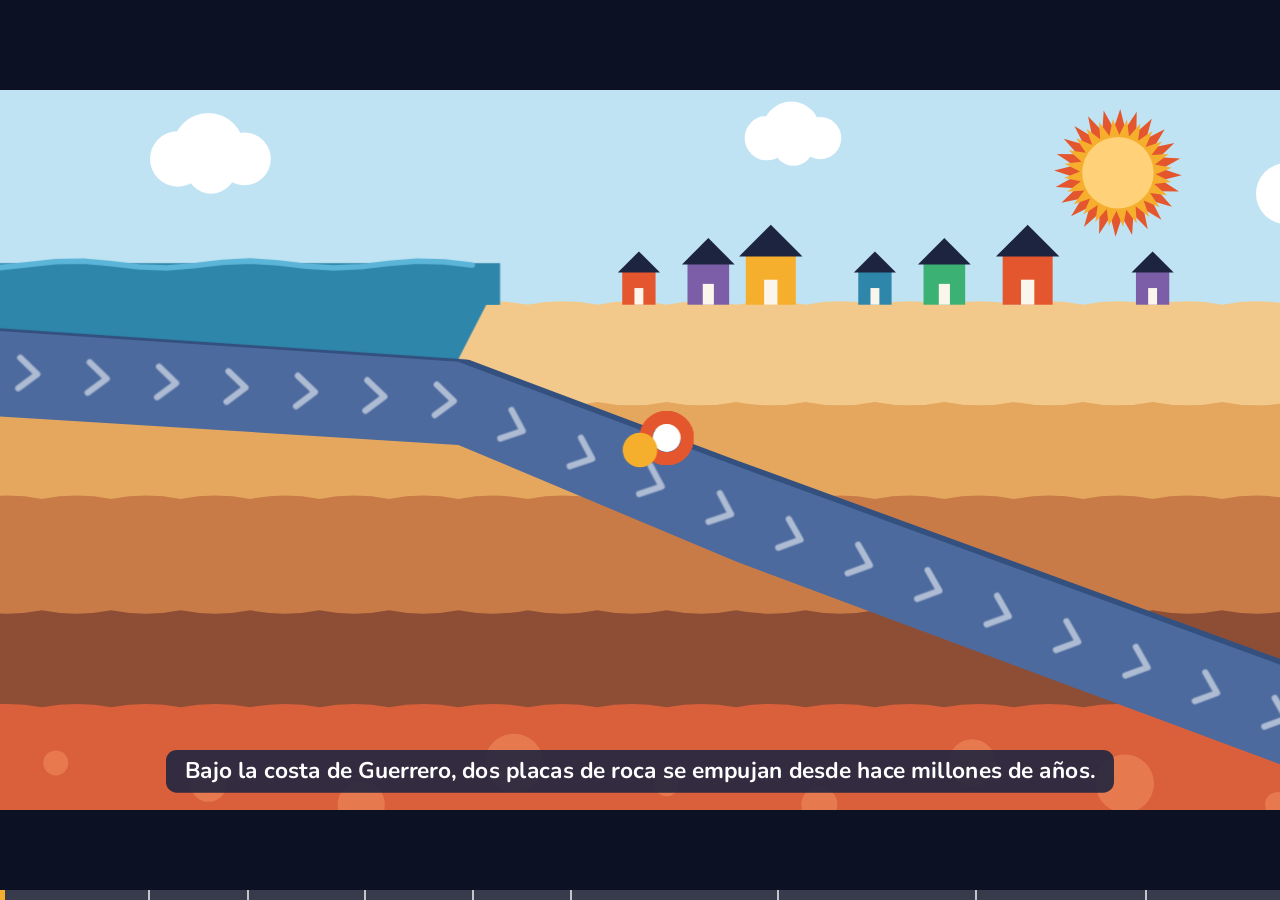
==== video/index.html @ 02e75673 "Video: motor, kit visual, escenas historia y equipo; web desplegada en sismo-o-ruido.vercel.app" ====
<!DOCTYPE html>
<html lang="es">
<head>
  <meta charset="utf-8">
  <meta name="viewport" content="width=device-width, initial-scale=1">
  <title>Sismo o ruido · Video</title>
  <link rel="stylesheet" href="css/fonts.css">
  <link rel="stylesheet" href="css/video.css">
</head>
<body>
  <div id="loading">Cargando…</div>
  <div id="viewport">
    <div id="stage">
      <div id="mundo"></div>
      <div id="sub"><span class="who"></span><span class="txt"></span></div>
      <div id="reloj"></div>
    </div>
  </div>
  <div id="barra"><div class="fill"></div><div class="marks"></div></div>

  <script src="js/vendor/gsap.min.js"></script>
  <script src="js/vendor/CustomEase.min.js"></script>
  <script src="js/vendor/MotionPathPlugin.min.js"></script>
  <script src="js/mexico.js"></script>
  <script src="js/kit.js"></script>
  <script src="js/datos.js"></script>
  <script src="js/guion.js"></script>
  <script src="js/motor.js"></script>
  <script src="js/escenas/historia.js"></script>
  <script src="js/escenas/equipo.js"></script>
  <script src="js/escenas/problema.js"></script>
  <script src="js/escenas/idea.js"></script>
  <script src="js/escenas/alcance.js"></script>
  <script src="js/escenas/metodo.js"></script>
  <script src="js/escenas/resultados.js"></script>
  <script src="js/escenas/demo.js"></script>
  <script src="js/escenas/cierre.js"></script>
  <script>N.start();</script>
</body>
</html>
---- video/css/fonts.css ----
/* Fuentes locales (Google Fonts vía Fontsource) para que la presentación funcione sin internet */
@font-face{font-family:'Caveat';font-style:normal;font-weight:400;font-display:block;src:url('../assets/fonts/caveat-latin-400-normal.woff2') format('woff2');unicode-range:U+0000-00FF,U+0131,U+0152-0153,U+02BB-02BC,U+02C6,U+02DA,U+02DC,U+0304,U+0308,U+0329,U+2000-206F,U+20AC,U+2122,U+2191,U+2193,U+2212,U+2215,U+FEFF,U+FFFD;}
@font-face{font-family:'Caveat';font-style:normal;font-weight:600;font-display:block;src:url('../assets/fonts/caveat-latin-600-normal.woff2') format('woff2');unicode-range:U+0000-00FF,U+0131,U+0152-0153,U+02BB-02BC,U+02C6,U+02DA,U+02DC,U+0304,U+0308,U+0329,U+2000-206F,U+20AC,U+2122,U+2191,U+2193,U+2212,U+2215,U+FEFF,U+FFFD;}
@font-face{font-family:'Caveat';font-style:normal;font-weight:700;font-display:block;src:url('../assets/fonts/caveat-latin-700-normal.woff2') format('woff2');unicode-range:U+0000-00FF,U+0131,U+0152-0153,U+02BB-02BC,U+02C6,U+02DA,U+02DC,U+0304,U+0308,U+0329,U+2000-206F,U+20AC,U+2122,U+2191,U+2193,U+2212,U+2215,U+FEFF,U+FFFD;}
@font-face{font-family:'Caveat';font-style:normal;font-weight:400;font-display:block;src:url('../assets/fonts/caveat-latin-ext-400-normal.woff2') format('woff2');unicode-range:U+0100-02BA,U+02BD-02C5,U+02C7-02CC,U+02CE-02D7,U+02DD-02FF,U+0304,U+0308,U+0329,U+1D00-1DBF,U+1E00-1E9F,U+1EF2-1EFF,U+2020,U+20A0-20AB,U+20AD-20C0,U+2113,U+2C60-2C7F,U+A720-A7FF;}
@font-face{font-family:'Caveat';font-style:normal;font-weight:600;font-display:block;src:url('../assets/fonts/caveat-latin-ext-600-normal.woff2') format('woff2');unicode-range:U+0100-02BA,U+02BD-02C5,U+02C7-02CC,U+02CE-02D7,U+02DD-02FF,U+0304,U+0308,U+0329,U+1D00-1DBF,U+1E00-1E9F,U+1EF2-1EFF,U+2020,U+20A0-20AB,U+20AD-20C0,U+2113,U+2C60-2C7F,U+A720-A7FF;}
@font-face{font-family:'Caveat';font-style:normal;font-weight:700;font-display:block;src:url('../assets/fonts/caveat-latin-ext-700-normal.woff2') format('woff2');unicode-range:U+0100-02BA,U+02BD-02C5,U+02C7-02CC,U+02CE-02D7,U+02DD-02FF,U+0304,U+0308,U+0329,U+1D00-1DBF,U+1E00-1E9F,U+1EF2-1EFF,U+2020,U+20A0-20AB,U+20AD-20C0,U+2113,U+2C60-2C7F,U+A720-A7FF;}
@font-face{font-family:'Fraunces';font-style:italic;font-weight:400;font-display:block;src:url('../assets/fonts/fraunces-latin-400-italic.woff2') format('woff2');unicode-range:U+0000-00FF,U+0131,U+0152-0153,U+02BB-02BC,U+02C6,U+02DA,U+02DC,U+0304,U+0308,U+0329,U+2000-206F,U+20AC,U+2122,U+2191,U+2193,U+2212,U+2215,U+FEFF,U+FFFD;}
@font-face{font-family:'Fraunces';font-style:normal;font-weight:400;font-display:block;src:url('../assets/fonts/fraunces-latin-400-normal.woff2') format('woff2');unicode-range:U+0000-00FF,U+0131,U+0152-0153,U+02BB-02BC,U+02C6,U+02DA,U+02DC,U+0304,U+0308,U+0329,U+2000-206F,U+20AC,U+2122,U+2191,U+2193,U+2212,U+2215,U+FEFF,U+FFFD;}
@font-face{font-family:'Fraunces';font-style:italic;font-weight:600;font-display:block;src:url('../assets/fonts/fraunces-latin-600-italic.woff2') format('woff2');unicode-range:U+0000-00FF,U+0131,U+0152-0153,U+02BB-02BC,U+02C6,U+02DA,U+02DC,U+0304,U+0308,U+0329,U+2000-206F,U+20AC,U+2122,U+2191,U+2193,U+2212,U+2215,U+FEFF,U+FFFD;}
@font-face{font-family:'Fraunces';font-style:normal;font-weight:600;font-display:block;src:url('../assets/fonts/fraunces-latin-600-normal.woff2') format('woff2');unicode-range:U+0000-00FF,U+0131,U+0152-0153,U+02BB-02BC,U+02C6,U+02DA,U+02DC,U+0304,U+0308,U+0329,U+2000-206F,U+20AC,U+2122,U+2191,U+2193,U+2212,U+2215,U+FEFF,U+FFFD;}
@font-face{font-family:'Fraunces';font-style:normal;font-weight:700;font-display:block;src:url('../assets/fonts/fraunces-latin-700-normal.woff2') format('woff2');unicode-range:U+0000-00FF,U+0131,U+0152-0153,U+02BB-02BC,U+02C6,U+02DA,U+02DC,U+0304,U+0308,U+0329,U+2000-206F,U+20AC,U+2122,U+2191,U+2193,U+2212,U+2215,U+FEFF,U+FFFD;}
@font-face{font-family:'Fraunces';font-style:italic;font-weight:400;font-display:block;src:url('../assets/fonts/fraunces-latin-ext-400-italic.woff2') format('woff2');unicode-range:U+0100-02BA,U+02BD-02C5,U+02C7-02CC,U+02CE-02D7,U+02DD-02FF,U+0304,U+0308,U+0329,U+1D00-1DBF,U+1E00-1E9F,U+1EF2-1EFF,U+2020,U+20A0-20AB,U+20AD-20C0,U+2113,U+2C60-2C7F,U+A720-A7FF;}
@font-face{font-family:'Fraunces';font-style:normal;font-weight:400;font-display:block;src:url('../assets/fonts/fraunces-latin-ext-400-normal.woff2') format('woff2');unicode-range:U+0100-02BA,U+02BD-02C5,U+02C7-02CC,U+02CE-02D7,U+02DD-02FF,U+0304,U+0308,U+0329,U+1D00-1DBF,U+1E00-1E9F,U+1EF2-1EFF,U+2020,U+20A0-20AB,U+20AD-20C0,U+2113,U+2C60-2C7F,U+A720-A7FF;}
@font-face{font-family:'Fraunces';font-style:italic;font-weight:600;font-display:block;src:url('../assets/fonts/fraunces-latin-ext-600-italic.woff2') format('woff2');unicode-range:U+0100-02BA,U+02BD-02C5,U+02C7-02CC,U+02CE-02D7,U+02DD-02FF,U+0304,U+0308,U+0329,U+1D00-1DBF,U+1E00-1E9F,U+1EF2-1EFF,U+2020,U+20A0-20AB,U+20AD-20C0,U+2113,U+2C60-2C7F,U+A720-A7FF;}
@font-face{font-family:'Fraunces';font-style:normal;font-weight:600;font-display:block;src:url('../assets/fonts/fraunces-latin-ext-600-normal.woff2') format('woff2');unicode-range:U+0100-02BA,U+02BD-02C5,U+02C7-02CC,U+02CE-02D7,U+02DD-02FF,U+0304,U+0308,U+0329,U+1D00-1DBF,U+1E00-1E9F,U+1EF2-1EFF,U+2020,U+20A0-20AB,U+20AD-20C0,U+2113,U+2C60-2C7F,U+A720-A7FF;}
@font-face{font-family:'Fraunces';font-style:normal;font-weight:700;font-display:block;src:url('../assets/fonts/fraunces-latin-ext-700-normal.woff2') format('woff2');unicode-range:U+0100-02BA,U+02BD-02C5,U+02C7-02CC,U+02CE-02D7,U+02DD-02FF,U+0304,U+0308,U+0329,U+1D00-1DBF,U+1E00-1E9F,U+1EF2-1EFF,U+2020,U+20A0-20AB,U+20AD-20C0,U+2113,U+2C60-2C7F,U+A720-A7FF;}
@font-face{font-family:'Nunito';font-style:italic;font-weight:400;font-display:block;src:url('../assets/fonts/nunito-latin-400-italic.woff2') format('woff2');unicode-range:U+0000-00FF,U+0131,U+0152-0153,U+02BB-02BC,U+02C6,U+02DA,U+02DC,U+0304,U+0308,U+0329,U+2000-206F,U+20AC,U+2122,U+2191,U+2193,U+2212,U+2215,U+FEFF,U+FFFD;}
@font-face{font-family:'Nunito';font-style:normal;font-weight:400;font-display:block;src:url('../assets/fonts/nunito-latin-400-normal.woff2') format('woff2');unicode-range:U+0000-00FF,U+0131,U+0152-0153,U+02BB-02BC,U+02C6,U+02DA,U+02DC,U+0304,U+0308,U+0329,U+2000-206F,U+20AC,U+2122,U+2191,U+2193,U+2212,U+2215,U+FEFF,U+FFFD;}
@font-face{font-family:'Nunito';font-style:normal;font-weight:600;font-display:block;src:url('../assets/fonts/nunito-latin-600-normal.woff2') format('woff2');unicode-range:U+0000-00FF,U+0131,U+0152-0153,U+02BB-02BC,U+02C6,U+02DA,U+02DC,U+0304,U+0308,U+0329,U+2000-206F,U+20AC,U+2122,U+2191,U+2193,U+2212,U+2215,U+FEFF,U+FFFD;}
@font-face{font-family:'Nunito';font-style:normal;font-weight:700;font-display:block;src:url('../assets/fonts/nunito-latin-700-normal.woff2') format('woff2');unicode-range:U+0000-00FF,U+0131,U+0152-0153,U+02BB-02BC,U+02C6,U+02DA,U+02DC,U+0304,U+0308,U+0329,U+2000-206F,U+20AC,U+2122,U+2191,U+2193,U+2212,U+2215,U+FEFF,U+FFFD;}
@font-face{font-family:'Nunito';font-style:normal;font-weight:800;font-display:block;src:url('../assets/fonts/nunito-latin-800-normal.woff2') format('woff2');unicode-range:U+0000-00FF,U+0131,U+0152-0153,U+02BB-02BC,U+02C6,U+02DA,U+02DC,U+0304,U+0308,U+0329,U+2000-206F,U+20AC,U+2122,U+2191,U+2193,U+2212,U+2215,U+FEFF,U+FFFD;}
@font-face{font-family:'Nunito';font-style:italic;font-weight:400;font-display:block;src:url('../assets/fonts/nunito-latin-ext-400-italic.woff2') format('woff2');unicode-range:U+0100-02BA,U+02BD-02C5,U+02C7-02CC,U+02CE-02D7,U+02DD-02FF,U+0304,U+0308,U+0329,U+1D00-1DBF,U+1E00-1E9F,U+1EF2-1EFF,U+2020,U+20A0-20AB,U+20AD-20C0,U+2113,U+2C60-2C7F,U+A720-A7FF;}
@font-face{font-family:'Nunito';font-style:normal;font-weight:400;font-display:block;src:url('../assets/fonts/nunito-latin-ext-400-normal.woff2') format('woff2');unicode-range:U+0100-02BA,U+02BD-02C5,U+02C7-02CC,U+02CE-02D7,U+02DD-02FF,U+0304,U+0308,U+0329,U+1D00-1DBF,U+1E00-1E9F,U+1EF2-1EFF,U+2020,U+20A0-20AB,U+20AD-20C0,U+2113,U+2C60-2C7F,U+A720-A7FF;}
@font-face{font-family:'Nunito';font-style:normal;font-weight:600;font-display:block;src:url('../assets/fonts/nunito-latin-ext-600-normal.woff2') format('woff2');unicode-range:U+0100-02BA,U+02BD-02C5,U+02C7-02CC,U+02CE-02D7,U+02DD-02FF,U+0304,U+0308,U+0329,U+1D00-1DBF,U+1E00-1E9F,U+1EF2-1EFF,U+2020,U+20A0-20AB,U+20AD-20C0,U+2113,U+2C60-2C7F,U+A720-A7FF;}
@font-face{font-family:'Nunito';font-style:normal;font-weight:700;font-display:block;src:url('../assets/fonts/nunito-latin-ext-700-normal.woff2') format('woff2');unicode-range:U+0100-02BA,U+02BD-02C5,U+02C7-02CC,U+02CE-02D7,U+02DD-02FF,U+0304,U+0308,U+0329,U+1D00-1DBF,U+1E00-1E9F,U+1EF2-1EFF,U+2020,U+20A0-20AB,U+20AD-20C0,U+2113,U+2C60-2C7F,U+A720-A7FF;}
@font-face{font-family:'Nunito';font-style:normal;font-weight:800;font-display:block;src:url('../assets/fonts/nunito-latin-ext-800-normal.woff2') format('woff2');unicode-range:U+0100-02BA,U+02BD-02C5,U+02C7-02CC,U+02CE-02D7,U+02DD-02FF,U+0304,U+0308,U+0329,U+1D00-1DBF,U+1E00-1E9F,U+1EF2-1EFF,U+2020,U+20A0-20AB,U+20AD-20C0,U+2113,U+2C60-2C7F,U+A720-A7FF;}
@font-face{font-family:'Pinyon Script';font-style:normal;font-weight:400;font-display:block;src:url('../assets/fonts/pinyon-script-latin-400-normal.woff2') format('woff2');unicode-range:U+0000-00FF,U+0131,U+0152-0153,U+02BB-02BC,U+02C6,U+02DA,U+02DC,U+0304,U+0308,U+0329,U+2000-206F,U+20AC,U+2122,U+2191,U+2193,U+2212,U+2215,U+FEFF,U+FFFD;}
@font-face{font-family:'Pinyon Script';font-style:normal;font-weight:400;font-display:block;src:url('../assets/fonts/pinyon-script-latin-ext-400-normal.woff2') format('woff2');unicode-range:U+0100-02BA,U+02BD-02C5,U+02C7-02CC,U+02CE-02D7,U+02DD-02FF,U+0304,U+0308,U+0329,U+1D00-1DBF,U+1E00-1E9F,U+1EF2-1EFF,U+2020,U+20A0-20AB,U+20AD-20C0,U+2113,U+2C60-2C7F,U+A720-A7FF;}
---- video/css/video.css ----
* { box-sizing: border-box; }
html, body { margin: 0; height: 100%; overflow: hidden; background: #0d1124; font-family: "Nunito", system-ui, sans-serif; }
#viewport { position: fixed; inset: 0; overflow: hidden; background: #0d1124; }
#stage { position: absolute; left: 0; top: 0; width: 1920px; height: 1080px; transform-origin: 0 0; overflow: hidden; background: #BFE3F2; }
#mundo { position: absolute; inset: 0; overflow: hidden; }
.escena { position: absolute; inset: 0; visibility: hidden; overflow: hidden; }
.cam { position: absolute; inset: 0; transform-origin: 50% 50%; }
.lienzo { position: absolute; left: 0; top: 0; overflow: visible; }
.abs { position: absolute; }
svg { overflow: visible; }
.t-head { font-family: "Nunito", sans-serif; font-weight: 800; line-height: 1.05; }
.t-body { font-family: "Nunito", sans-serif; font-weight: 700; line-height: 1.25; }
.t-num { font-family: "Fraunces", Georgia, serif; font-weight: 700; line-height: 1; font-variant-numeric: lining-nums tabular-nums; }
.word { display: inline-block; white-space: nowrap; }
.ch { display: inline-block; position: relative; white-space: pre; }
.pill { position: absolute; padding: 12px 26px 14px; border-radius: 60px; font: 800 34px/1 "Nunito", sans-serif; white-space: nowrap; }
.iris { position: absolute; border: 26px solid; border-radius: 50%; transform: translate(-50%, -50%); z-index: 30; pointer-events: none; }
.franja { position: absolute; left: -10%; top: -20%; width: 120%; height: 140%; transform: skewX(-18deg); pointer-events: none; }

#sub { position: absolute; left: 0; right: 0; bottom: 26px; z-index: 950; text-align: center; pointer-events: none; display: none; }
#sub.on { display: block; }
#sub .txt { display: inline-block; max-width: 1500px; padding: 10px 28px 12px; border-radius: 16px; background: rgba(29, 36, 64, .88); color: #fff; font: 700 34px/1.25 "Nunito", sans-serif; }
#sub .who { display: none; margin-right: 12px; vertical-align: middle; padding: 6px 12px; border-radius: 8px; background: #E4572E; color: #fff; font: 800 18px/1 "Nunito"; letter-spacing: .08em; text-transform: uppercase; }
body.guia #sub .who { display: inline-block; }
#reloj { position: absolute; right: 22px; top: 16px; z-index: 950; display: none; font: 800 20px/1 "Nunito"; color: #fff; background: rgba(29, 36, 64, .8); padding: 8px 14px; border-radius: 10px; font-variant-numeric: tabular-nums; }
body.guia #reloj { display: block; }
#barra { position: fixed; left: 0; right: 0; bottom: 0; height: 10px; background: rgba(255, 255, 255, .18); z-index: 9999; cursor: pointer; }
#barra .fill { position: absolute; left: 0; top: 0; bottom: 0; width: 0; background: #F6AE2D; }
#barra .marks i { position: absolute; top: 0; bottom: 0; width: 2px; background: rgba(255, 255, 255, .7); }
body.render #barra { display: none; }
#loading { position: fixed; inset: 0; display: flex; align-items: center; justify-content: center; font: 800 28px "Nunito"; color: #F6AE2D; background: #0d1124; z-index: 10000; }

.marco { position: absolute; border-radius: 30px; box-shadow: 0 14px 0 rgba(29, 36, 64, .18); }
.marco .hueco { position: absolute; overflow: hidden; border-radius: 20px; background: #2A3560; background-image: repeating-linear-gradient(135deg, rgba(246, 174, 45, .12) 0 26px, rgba(246, 174, 45, 0) 26px 52px); }
.marco .rot { position: absolute; inset: 0; display: flex; flex-direction: column; align-items: center; justify-content: center; text-align: center; padding: 0 7%; color: #FFD27A; }
.marco .rot .tipo { font: 800 20px/1 "Nunito"; letter-spacing: .2em; text-transform: uppercase; opacity: .8; }
.marco .rot .quien { font: 800 54px/1.1 "Nunito"; margin-top: 12px; color: #fff; }
.marco .rot .linea { font: 700 26px/1.3 "Nunito"; margin-top: 12px; color: #FFD27A; }
body.limpio .marco .rot { display: none; }
body.limpio .marco .hueco { background-image: none; background: #00FF00; }
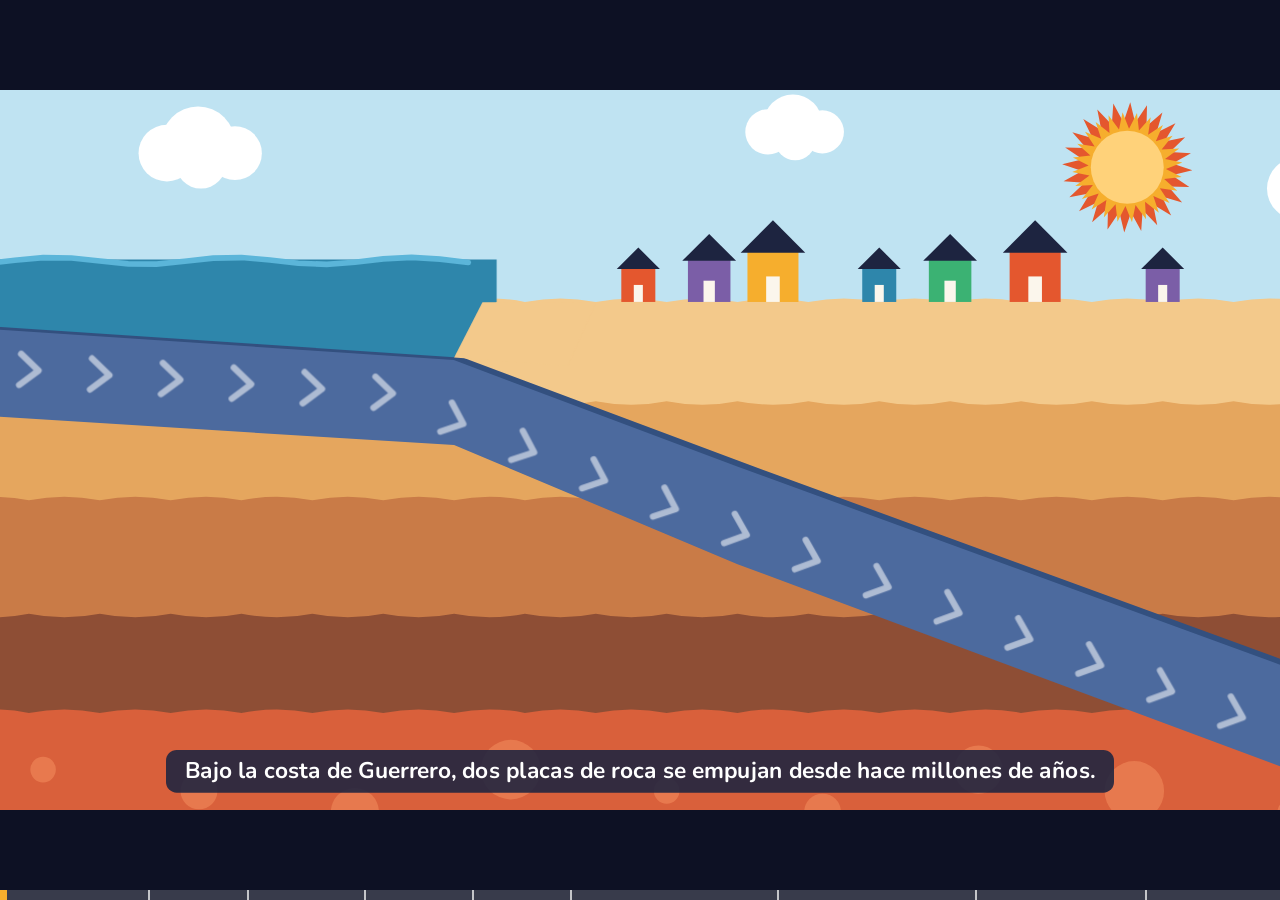
==== commit 017619ec: "Video: demo con la app real, cierre, soporte de grabaciones, guion por persona" ====
--- a/video/index.html
+++ b/video/index.html
@@ -24,6 +24,7 @@
   <script src="js/mexico.js"></script>
   <script src="js/kit.js"></script>
   <script src="js/datos.js"></script>
+  <script src="js/qr.js"></script>
   <script src="js/guion.js"></script>
   <script src="js/motor.js"></script>
   <script src="js/escenas/historia.js"></script>
--- a/video/css/video.css
+++ b/video/css/video.css
@@ -38,3 +38,13 @@
 .marco .rot .linea { font: 700 26px/1.3 "Nunito"; margin-top: 12px; color: #FFD27A; }
 body.limpio .marco .rot { display: none; }
 body.limpio .marco .hueco { background-image: none; background: #00FF00; }
+.nav-mock { position: absolute; background: #fff; border-radius: 26px; box-shadow: 0 22px 0 rgba(29, 36, 64, .25); padding: 0 10px 10px; transform-origin: 50% 50%; }
+.nav-barra { height: 52px; display: flex; align-items: center; gap: 10px; padding: 0 12px; }
+.nav-barra i { width: 16px; height: 16px; border-radius: 50%; background: #E4572E; }
+.nav-barra i:nth-child(2) { background: #F6AE2D; }
+.nav-barra i:nth-child(3) { background: #3BB273; }
+.nav-url { flex: 1; margin-left: 18px; height: 34px; border-radius: 20px; background: #EEF0F5; display: flex; align-items: center; padding: 0 18px; font: 700 20px "Nunito"; color: #1D2440; }
+.nav-caret { display: inline-block; width: 2px; height: 22px; background: #1D2440; margin-left: 2px; }
+.nav-caja { position: relative; overflow: hidden; border-radius: 0 0 18px 18px; }
+.cursor { position: absolute; left: 0; top: 0; z-index: 60; filter: drop-shadow(0 4px 6px rgba(0, 0, 0, .3)); }
+.clic { position: absolute; left: 0; top: 0; width: 80px; height: 80px; border-radius: 50%; border: 8px solid #F6AE2D; z-index: 59; visibility: hidden; }
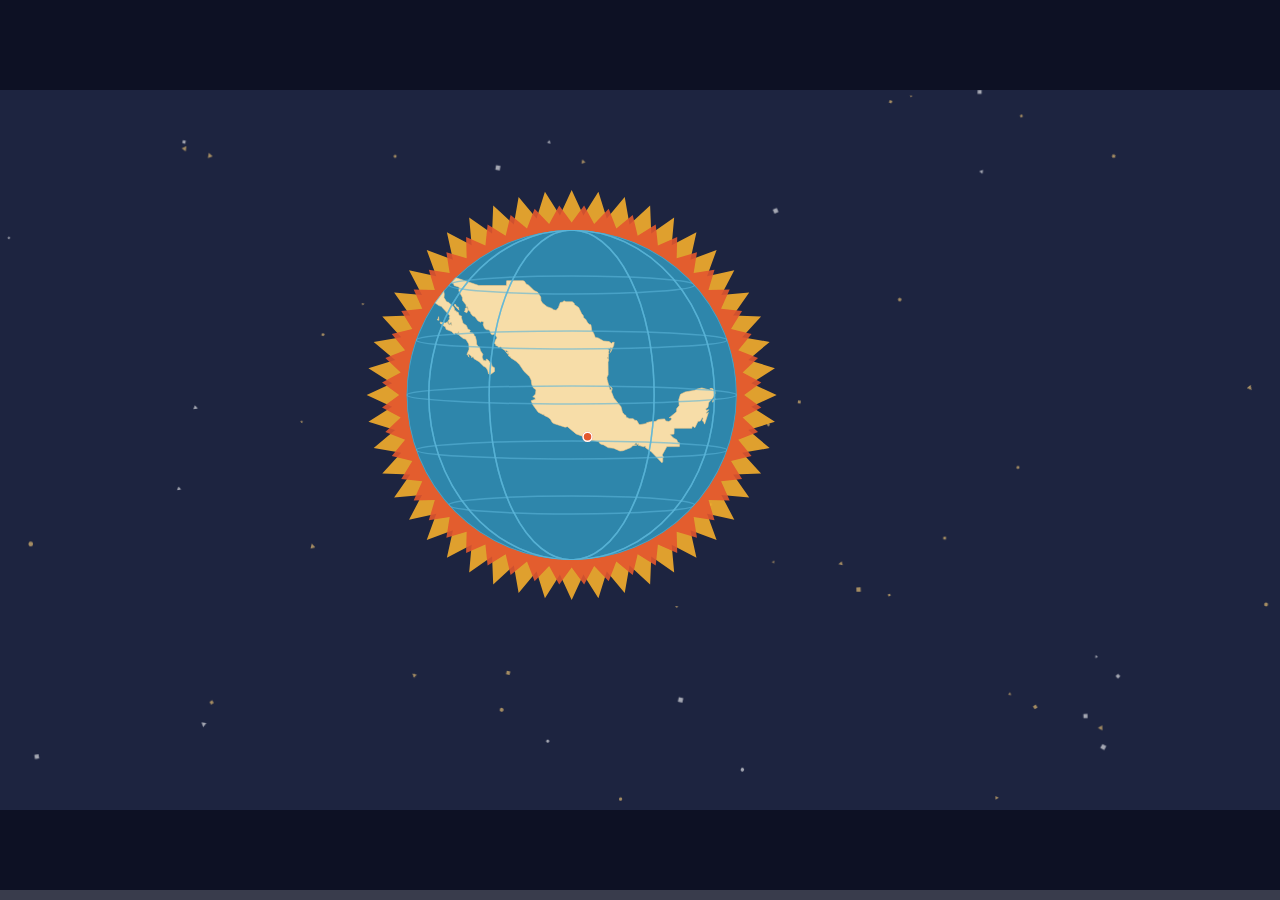
==== commit 378fbecb: "Video: grabaciones del equipo integradas con mapa de tiempo por escena (3:56)" ====
--- a/video/index.html
+++ b/video/index.html
@@ -26,6 +26,7 @@
   <script src="js/datos.js"></script>
   <script src="js/qr.js"></script>
   <script src="js/guion.js"></script>
+  <script src="js/medios.js"></script>
   <script src="js/motor.js"></script>
   <script src="js/escenas/historia.js"></script>
   <script src="js/escenas/equipo.js"></script>
